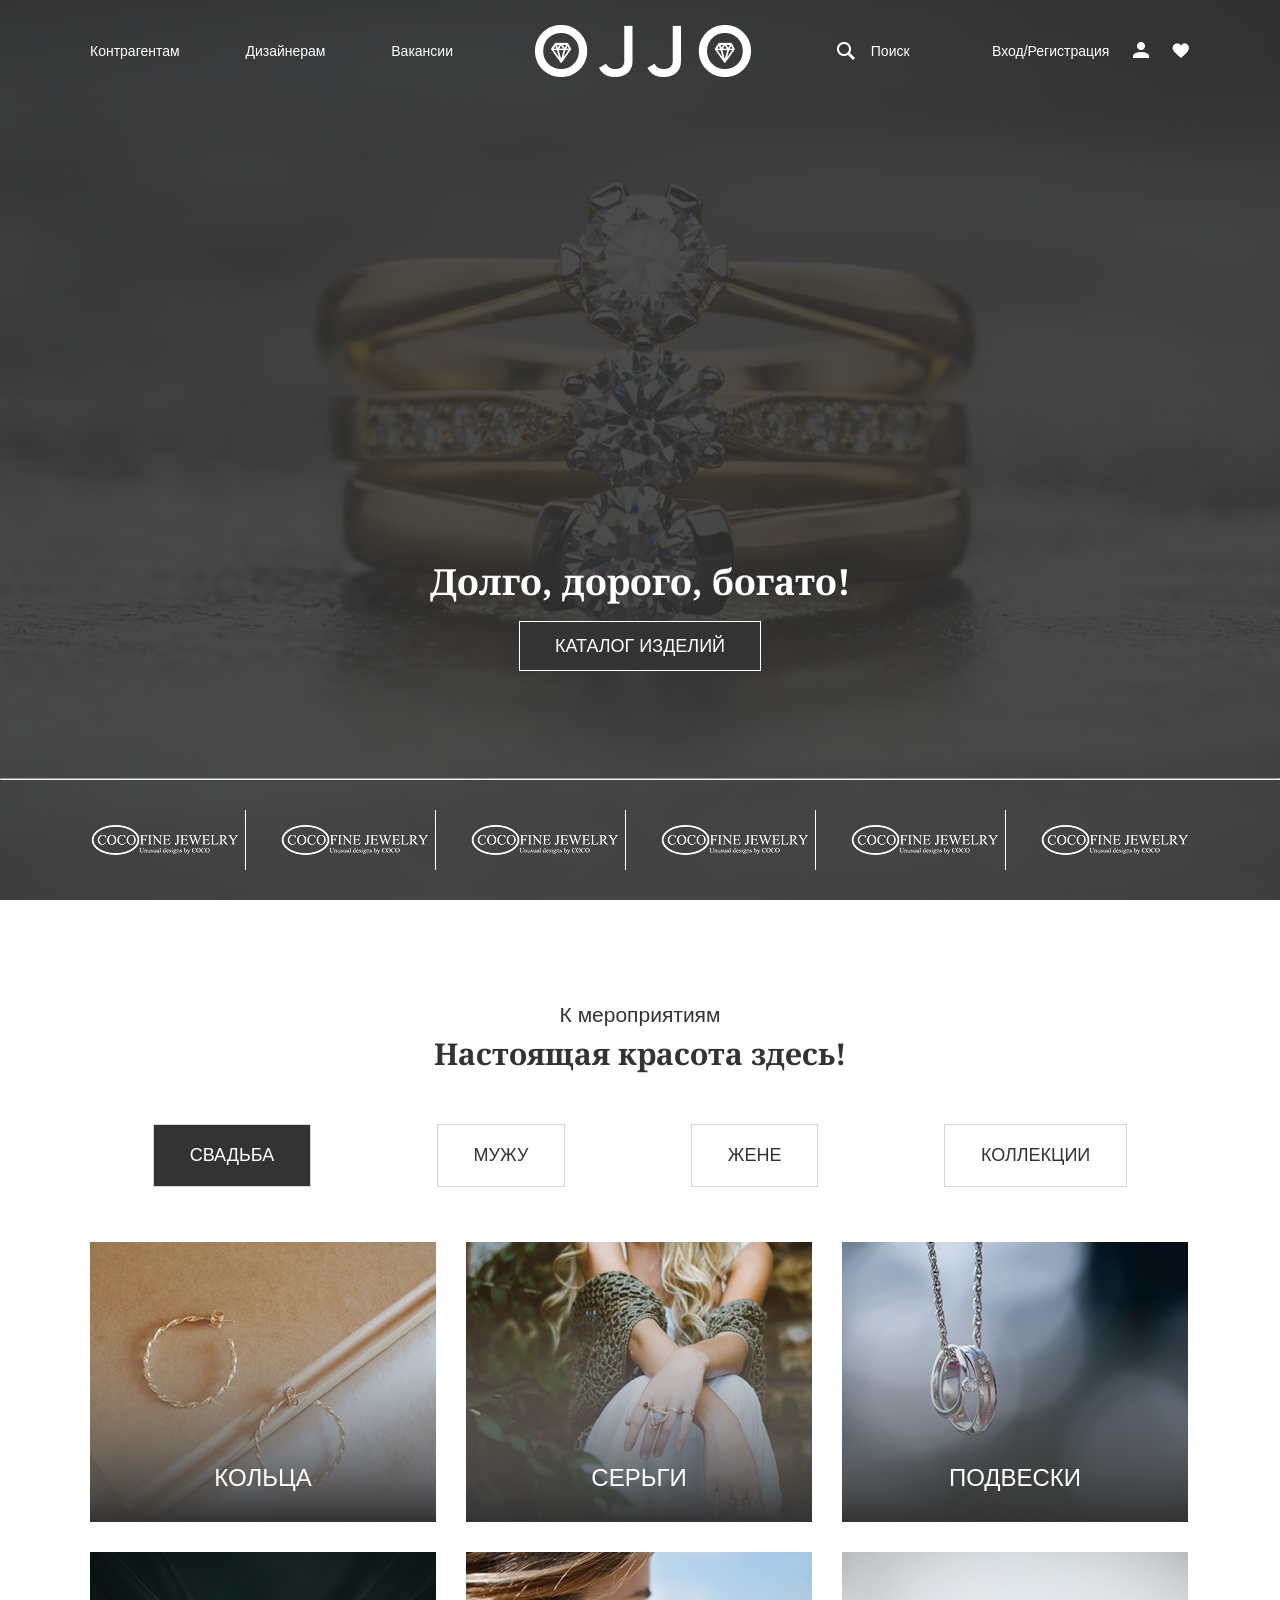
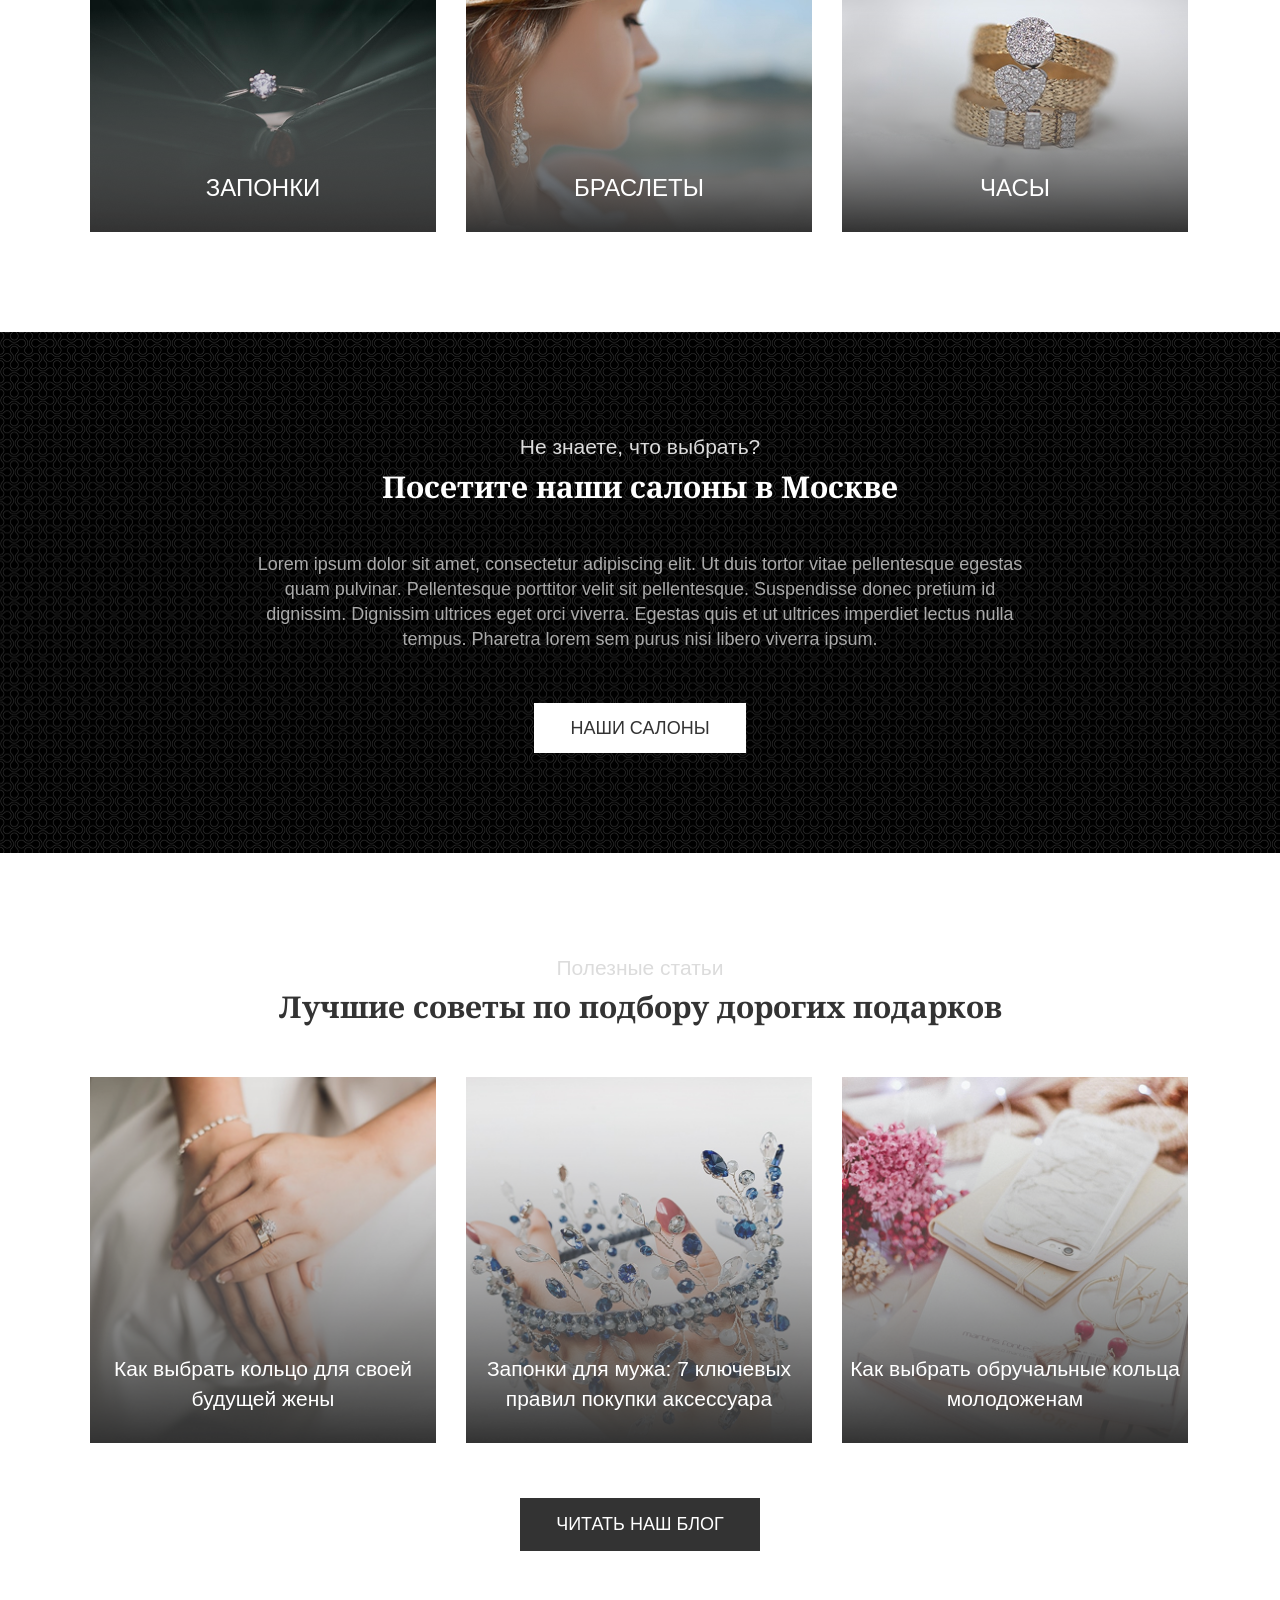
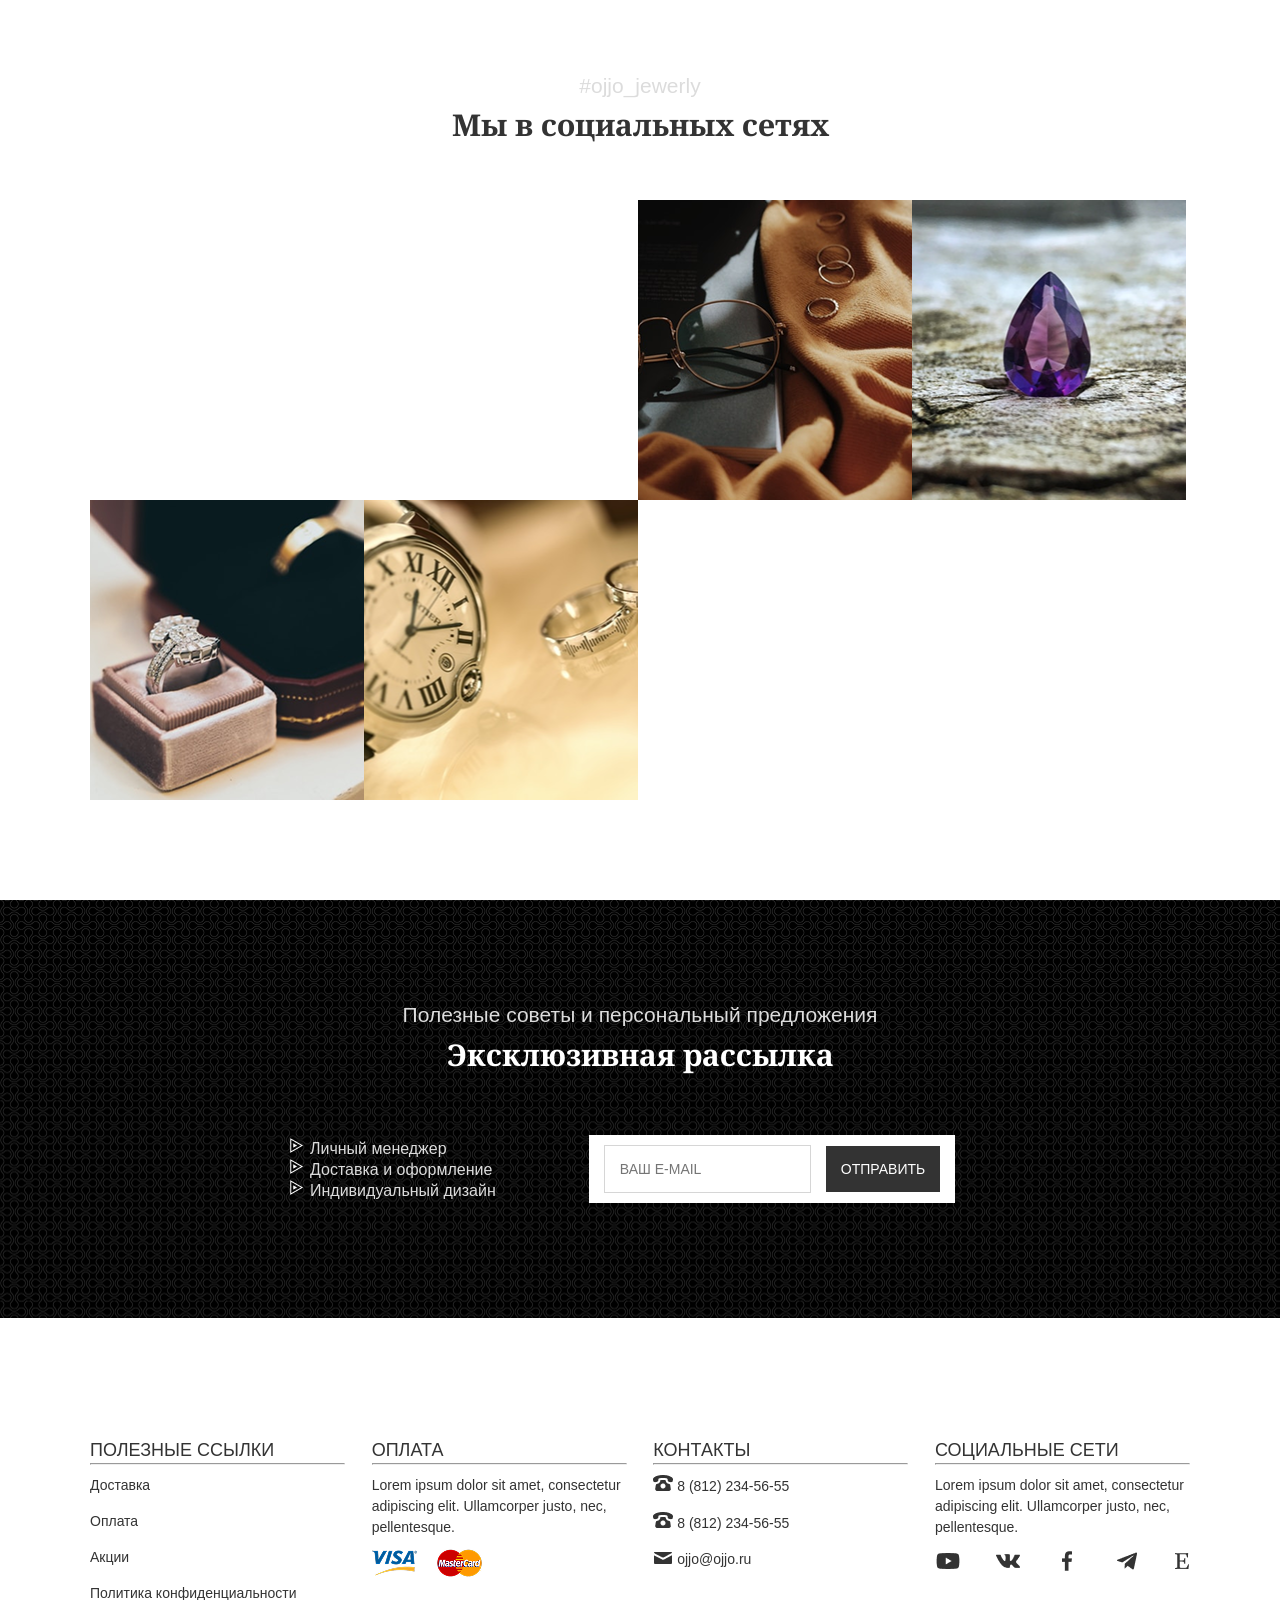
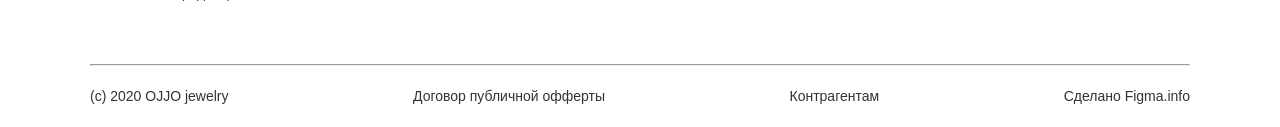
==== index.html @ 555ceb5a "Add files via upload" ====
<!DOCTYPE html>
<html lang="ru">
<head>
    <meta charset="UTF-8">
    <meta name="viewport" content="width=device-width, initial-scale=1.0">
    <link rel="stylesheet" href="style.css">

    <link rel="preconnect" href="https://fonts.googleapis.com">
    <link rel="preconnect" href="https://fonts.gstatic.com" crossorigin>
    <link href="https://fonts.googleapis.com/css2?family=Noto+Serif:ital,wght@0,100..900;1,100..900&display=swap" rel="stylesheet">

    <title>Ювелирный магазин</title>
</head>
<body>
    <header class="displFlex">
        <section class="header-top-cont displFlex container">
            <nav class="nav-cont displFlex">
                <a href="" class="header-link white">Контрагентам</a>
                <a href="" class="header-link white">Дизайнерам</a>
                <a href="" class="header-link white">Вакансии</a>
            </nav>
            <img src="image/logo.png" alt="Logo">
            <div class="search-cont displFlex white"><img src="image/gridicons_search.png" alt=""> Поиск</div>
            <div class="lk-cont displFlex white">
                <a href="" class="header-link white">Вход/Регистрация</a>
                <button><img src="image/mdi_account.png" alt=""></button>
                <button><img src="image/topcoat_like.png" alt=""></button>
            </div>
        </section>
        <section class="bottom-cont displFlex">
            <section class="header-bottom-cont displFlex container">
                <h1 class="notoSerif white">Долго, дорого, богато!</h1>
                <a href="" class="link-catalog white">каталог изделий </a>
            </section>
            
            <hr>
            <div class="all-logo-cont displFlex">
                <img src="image/Rectangle 2.png" alt="">
                <img src="image/Rectangle 2.png" alt="">
                <img src="image/Rectangle 2.png" alt="">
                <img src="image/Rectangle 2.png" alt="">
                <img src="image/Rectangle 2.png" alt="">
                <img src="image/Rectangle 2.png" alt="">
            </div>
        </section>
    </header>
    <main>
        <section class="catalog-cont container displFlex ">
            <div class="h-cont displFlex">
                <h2 class="black">К мероприятиям</h2>
                <h1 class="black  notoSerif">Настоящая красота здесь!</h1>
            </div>
            <div class="nav-catalog displFlex">
                <button id="btnsvadba" onclick="change(this)" class="link-plitka bg-black">Свадьба</button>
                <button id="btnmen" onclick="change(this)" class="link-plitka">МУЖУ</button>
                <button id="btnwumen" onclick="change(this)" class="link-plitka">жене</button>
                <button id="btncolection" onclick="change(this)" class="link-plitka">коллекции</button>
            </div>
            <div id="svadba" class="grid-cont-catalog">
                <a href="" class="cell white displFlex">Кольца</a>
                <a href="" class="cell white displFlex">серьги</a>
                <a href="" class="cell white displFlex">подвески</a>
                <a href="" class="cell white displFlex">запонки</a>
                <a href="" class="cell white displFlex">браслеты</a>
                <a href="" class="cell white displFlex">часы</a>
            </div>

            <div id="men" class="grid-cont-catalog noActive">
                <a href="" class="cell white displFlex">Кольца</a>
                <a href="" class="cell white displFlex">часы</a>
                <a href="" class="cell white displFlex">запонки</a>
                <a href="" class="cell white displFlex">цепочки</a>
                <a href="" class="cell white displFlex">браслеты</a>
                <a href="" class="cell white displFlex">кулоны</a>
            </div>

            <div id="wumen" class="grid-cont-catalog noActive">
                <a href="" class="cell white displFlex">Кольца</a>
                <a href="" class="cell white displFlex">серьги</a>
                <a href="" class="cell white displFlex">подвески</a>
                <a href="" class="cell white displFlex">запонки</a>
                <a href="" class="cell white displFlex">браслеты</a>
                <a href="" class="cell white displFlex">часы</a>
            </div>

            <div id="colection" class="grid-cont-catalog noActive">
                <a href="" class="cell white displFlex"></a>
                <a href="" class="cell white displFlex"></a>
                <a href="" class="cell white displFlex"></a>
                <a href="" class="cell white displFlex"></a>
                <a href="" class="cell white displFlex"></a>
                <a href="" class="cell white displFlex"></a>
            </div>
        </section>

        <script type="text/javascript">
            let btnSvadba = document.getElementById('btnsvadba');
            let btnMen = document.getElementById('btnmen');
            let btnWumen = document.getElementById('btnwumen');
            let btnColection = document.getElementById('btncolection');
            let arrayBtn = [btnSvadba, btnMen, btnWumen, btnColection];
            
            let svadba = document.getElementById('svadba');
            let men = document.getElementById('men');
            let wumen = document.getElementById('wumen');
            let colection = document.getElementById('colection');
            let arrayBox = [svadba, men, wumen, colection];

            console.log(arrayBox);

            function  change(elem){
                for (let elemBtn of arrayBtn){
                    elemBtn.classList.remove('bg-black');
                }

                for (let elemBox of arrayBox){
                    elemBox.classList.add('noActive');
                }

                if(elem.id=='btnsvadba'){
                    svadba.classList.remove('noActive');
                    elem.classList.add('bg-black');
                } else if(elem.id=='btnmen'){
                    men.classList.remove('noActive');
                    elem.classList.add('bg-black');
                }else if(elem.id=='btnwumen'){
                    wumen.classList.remove('noActive');
                    elem.classList.add('bg-black');
                } else{
                    colection.classList.remove('noActive');
                    elem.classList.add('bg-black');
                }
            }


        </script>

        <section class="salon-cont">
            <div class="salon-cont-content displFlex container">
                <div class="h-cont displFlex">
                    <h2 class="white-light">Не знаете, что выбрать?</h2>
                    <h1 class="white notoSerif">Посетите наши салоны в Москве</h1>
                </div>
                <p class="grey">Lorem ipsum dolor sit amet, consectetur adipiscing elit. Ut duis tortor vitae pellentesque egestas quam pulvinar. Pellentesque porttitor velit sit pellentesque. Suspendisse donec pretium id dignissim. Dignissim ultrices eget orci viverra. Egestas quis et ut ultrices imperdiet lectus nulla tempus. Pharetra lorem sem purus nisi libero viverra ipsum.</p>
                <a href="" class="link-salon black">наши салоны</a>
            </div>
        </section>
        <section class="catalog-cont displFlex">
            <div class="h-cont displFlex">
                <h2 class="white-light">Полезные статьи</h2>
                <h1 class="black notoSerif">Лучшие советы по подбору дорогих подарков</h1>
            </div>
            <div class="all-articles-cont container">
                <a href="" class="cell-article white displFlex">Как выбрать кольцо для своей будущей жены</a>
                <a href="" class="cell-article white displFlex">Запонки для мужа: 7 ключевых правил покупки аксессуара</a>
                <a href="" class="cell-article white displFlex">Как выбрать обручальные кольца молодоженам</a>                
            </div>
            <a href="" class="link-article displFlex white">читать наш блог</a>
        </section>
        <section class="photo-cont displFlex container mt ">
            <div class="h-cont displFlex ">
                <h2 class="white-light">#ojjo_jewerly</h2>
                <h1 class="black notoSerif">Мы в социальных сетях</h1>
            </div>
            <div class="photo-cont-content container">
                <div class="photo ">
                    <video src="image/video1.mp4" autoplay muted loop width="100%">
                        Ваш браузер не поддерживает видео
                    </video>
                </div>
                <div class="photo ">
                    <video src="image/video2.mp4" autoplay muted loop width="100%" >
                        Ваш браузер не поддерживает видео
                    </video>
                </div>
                <div class="photo"></div>
                <div class="photo"></div>
                <div class="photo"></div>
                <div class="photo"></div>
            </div>
        </section>

        <section class="salon-cont">
            <div class="salon-cont-content displFlex container">
                <div class="h-cont displFlex">
                    <h2 class="white-light">Полезные советы и персональный предложения</h2>
                    <h1 class="white notoSerif">Эксклюзивная рассылка</h1>
                </div>
                <div class="foms-cont displFlex">
                    <ul>
                        <li class="white-light">Личный менеджер</li>
                        <li class="white-light">Доставка и оформление</li>
                        <li class="white-light">Индивидуальный дизайн</li>
                    </ul>
                    <div class="form-block displFlex">
                        <form action="" method="post" class="displFlex">
                            <input type="text" class="input black" placeholder="Ваш e-mail">
                            <input type="submit" class="submit white" value="отправить">
                        </form>
                    </div>
                </div>
            </div>
        </section>
    </main>
    <footer class="mt">
        <section class="content-footer container displFlex">
            <div class="all-box-footer displFlex">
                <div class="box-footer displFlex">
                    <div>
                        <h3 class="h3-footer">Полезные ссылки</h3>
                        <hr class="hr-box">
                    </div>
                    <ul class="sp-footer displFlex"> 
                        <li><a href="" class="link-footer">Доставка</a></li>
                        <li><a href="" class="link-footer">Оплата</a></li>
                        <li><a href="" class="link-footer">Акции</a></li>
                        <li><a href="" class="link-footer">Политика конфиденциальности</a></li>
                    </ul>
                </div>

                <div class="box-footer displFlex">
                    <div>
                        <h3 class="h3-footer">оплата</h3>
                        <hr class="hr-box">
                    </div>
                    <p class="p-footer">Lorem ipsum dolor sit amet, consectetur adipiscing elit. Ullamcorper justo, nec, pellentesque.</p>
                    <div class="img-link displFlex">
                        <a href=""><img src="image/visa.png" alt=""></a>
                        <a href=""><img src="image/mastercard.png" alt=""></a>
                    </div>
                </div>

                <div class="box-footer displFlex">
                    <div>
                        <h3 class="h3-footer">контакты</h3>
                        <hr class="hr-box">
                    </div>
                    <ul class="sp-footer displFlex">
                        <li class="li-flex displFlex"><a href="" class="link-footer"><img src="image/entypo_old-phone.png" alt=""> 8 (812) 234-56-55</a></li>
                        <li class="li-flex displFlex"><a href="" class="link-footer"><img src="image/entypo_old-phone.png" alt=""> 8 (812) 234-56-55</a></li>
                        <li class="li-flex displFlex"><a href="" class="link-footer"><img src="image/entypo_mail.png" alt=""> ojjo@ojjo.ru</a></li>
                    </ul>
                </div>

                <div class="box-footer displFlex">
                    <div>
                        <h3 class="h3-footer">социальные сети</h3>
                        <hr class="hr-box">
                    </div>
                    <p class="p-footer">Lorem ipsum dolor sit amet, consectetur adipiscing elit. Ullamcorper justo, nec, pellentesque.</p>
                    <div class="icon-cont displFlex">
                        <a href=""><img src="image/carbon_logo-youtube.png" alt=""></a>
                        <a href=""><img src="image/entypo-social_vk.png" alt=""></a>
                        <a href=""><img src="image/bx_bxl-facebook.png" alt=""></a>
                        <a href=""><img src="image/bx_bxl-telegram.png" alt=""></a>
                        <a href=""><img src="image/simple-icons_etsy.png" alt=""></a>
                    </div>
                </div>
            </div>
            <hr class="hr-fb">
            <div class="bottom-cont-footer displFlex">
                <a href="" class="black">(c) 2020 OJJO jewelry</a>
                <a href="" class="black">Договор публичной офферты</a>
                <a href="" class="black">Контрагентам</a>
                <a href="" class="black">Сделано Figma.info</a>
            </div>
        </section>
    </footer>
    
</body>
</html>
---- style.css ----
*{
    margin: 0;
    padding: 0;
    box-sizing: border-box;
    font-family: Arial, Helvetica, sans-serif;
    color: rgba(51, 51, 51, 1);
}

/* шрифты */
.notoSerif{
  font-family: "Noto Serif", serif;
  font-optical-sizing: auto;
  font-weight: 700;
  font-style: normal;
  font-variation-settings:"wdth" 100;
}

/* цвета */
.white{
    color: rgba(255, 255, 255, 1);
}

.white-light{
    color: rgb(220, 220, 220);
}

.grey{
    color: rgb(170, 170, 170);
}

/* .black{
    color: rgba(51, 51, 51, 1);
} */
/* default */
.tt{border: 1px solid red;}

.displFlex{
    display: flex;
}

.container{
    margin: auto;
    max-width: 1100px;
    width: 100%;
}

.mt{
    margin-top: 120px;
}



/* header */
header{
    height: 100vh;
    background-image: url("image/bgc.png");
    flex-direction: column;
    justify-content: space-between;
    background-size: cover;
    background-position: center;
    background-repeat: no-repeat;
    background-attachment: scroll;
}

.header-top-cont{
    margin-top: 25px;
    justify-content: space-between;
    align-items: center;
}

.nav-cont{
    justify-content: space-between;
    width: 33%;
}

.header-link{
    text-decoration: none;
    font-size: 14px;
    line-height: 150%;
    transition: 0.2s;
}

.search-cont{
    justify-content: space-between;
    align-items: center;
    gap: 13px;
    font-size: 14px;
    transition: 0.2s;
}

.lk-cont{
    width: 18%;
    justify-content: space-between;
    align-items: center;
    font-size: 14px;
    transition: 0.2s;
}

.lk-cont button{
    border: none;
    background: none;
    transition: 0.2s;
}

.header-link:hover, .search-cont:hover, .lk-cont p:hover, .lk-cont button:hover{
    color: rgb(197, 197, 197);
}

.bottom-cont{
    height: 50%;
    flex-direction: column;
    justify-content: space-between;
}

.header-bottom-cont{
    gap: 15px;
    flex-direction: column;
    justify-content: space-around;
    align-items: center;
}

.header-bottom-cont h1{
    font-size: 36px;
    text-align: center;
}

.link-catalog, .link-salon{
    font-size: 18px;
    text-decoration: none;
    text-transform: uppercase;
    line-height: 100%;
    letter-spacing: 10%;
    text-align: center;
    font-weight: 500;
    padding: 15px 35px;
    border: 1px solid rgba(255, 255, 255, 1);
    background-color: rgba(51, 51, 51, 1);
    transition: 0.2s;
}

.link-catalog:hover{
    background-color: rgba(51, 51, 51, 0);
}

.all-logo-cont{
    margin: 30px auto;
    max-width: 1110px;
    width: 100%;
    justify-content: space-between;
}

.all-logo-cont img{
    border-right: 1px solid rgba(255, 255, 255, 1);
}

.all-logo-cont img:last-child{
    border-right: none;
}

/* main */
.catalog-cont{
    margin-top: 100px;
    text-align: center;
    width: 100%;
    height: auto;
    gap: 55px;
    flex-direction: column;
    justify-content: space-around;
}

.h-cont{
    text-align: center;
    width: 100%;
    flex-direction: column;
    justify-content: center;
    gap: 10px;
}

.h-cont h2{
    font-size: 21px;
    line-height: 140%;
    letter-spacing: 0%;
    font-weight: 100;

}

.h-cont h1{
    font-size: 30px;
    line-height: 100%;
    letter-spacing: 0%;
}

.nav-catalog{
    justify-content: space-around;

}

.link-plitka{
   padding: 20px 36px;
   font-size: 18px;
   font-weight: 500;
   letter-spacing: 10%;
   text-transform: uppercase;
   border: 1.5px solid rgba(214, 214, 214, 1); 
   background: none;
}

.bg-black{
    color: rgba(255, 255, 255, 1);
    background-color: rgba(51, 51, 51, 1);
}

.link-plitka:hover{
    cursor: pointer;
}

.grid-cont-catalog {
    display: grid;
    grid-template-columns: repeat(3, 346px);
    grid-template-rows: repeat(2, 280px);
    gap: 30px;
}

.cell {
    flex-direction: column-reverse;
    align-items: center;
    padding: 30px 0;
    font-size: 24px;
    font-weight: 500;
    letter-spacing: 10%;
    text-transform: uppercase;
    text-decoration: none;
    color: white;
    background-size: cover;
    background-position: center;
    background-repeat: no-repeat;
    transition: transform 0.3s ease, opacity 0.3s ease;
}

.cell:hover {
    transform: scale(1.02);
    opacity: 0.9;
}

#svadba .cell:nth-child(1) { background-image: url('image/catalog-wumen/colca.png'); }
#svadba .cell:nth-child(2) { background-image: url('image/catalog-wumen/sergi.png'); }
#svadba .cell:nth-child(3) { background-image: url('image/catalog-wumen/podveski.png'); }
#svadba .cell:nth-child(4) { background-image: url('image/catalog-wumen/zaponki.png'); }
#svadba .cell:nth-child(5) { background-image: url('image/catalog-wumen/braslet.png'); }
#svadba .cell:nth-child(6) { background-image: url('image/catalog-wumen/watch.png'); }

#men .cell:nth-child(1) { background-image: url('image/catalog-all/colmca-man.png'); }
#men .cell:nth-child(2) { background-image: url('image/catalog-all/man-watch.png'); }
#men .cell:nth-child(3) { background-image: url('image/catalog-wumen/zaponki.png'); }
#men .cell:nth-child(4) { background-image: url('image/catalog-wumen/podveski.png'); }
#men .cell:nth-child(5) { background-image: url('image/catalog-wumen/braslet.png'); }
#men .cell:nth-child(6) { background-image: url('image/catalog-wumen/watch.png'); }

#wumen .cell:nth-child(1) { background-image: url('image/catalog-wumen/colca.png'); }
#wumen .cell:nth-child(2) { background-image: url('image/catalog-wumen/sergi.png'); }
#wumen .cell:nth-child(3) { background-image: url('image/catalog-wumen/podveski.png'); }
#wumen .cell:nth-child(4) { background-image: url('image/catalog-wumen/zaponki.png'); }
#wumen .cell:nth-child(5) { background-image: url('image/catalog-wumen/braslet.png'); }
#wumen .cell:nth-child(6) { background-image: url('image/catalog-wumen/watch.png'); }

#colection .cell:nth-child(1) { background-image: url('image/catalog-all/aloha.png'); }
#colection .cell:nth-child(2) { background-image: url('image/catalog-all/avgust.png'); }
#colection .cell:nth-child(3) { background-image: url('image/catalog-all/epa.png'); }
#colection .cell:nth-child(4) { background-image: url('image/catalog-all/epic.png'); }
#colection .cell:nth-child(5) { background-image: url('image/catalog-all/miuz.png'); }
#colection .cell:nth-child(6) { background-image: url('image/catalog-all/sokolov.png'); }

.salon-cont{
    margin-top: 100px;
    max-height: 540px;
    height: 100%;
    background-image: url('image/bg2.png');
}

.salon-cont-content{
    padding: 100px 0;
    flex-direction: column;
    justify-content: space-between;
    align-items: center;
    gap: 50px;
}

.salon-cont p{
    font-size: 18px;
    width: 70%;
    text-align: center;
    letter-spacing: 0%;
    line-height: 140%;
}

.link-salon{
    background-color: rgba(255, 255, 255, 1);
    transition: 0.2s;
}

.link-salon:hover{
    color: rgba(255, 255, 255, 1);
    background-color: rgba(51, 51, 51, 1);
}

.article-content{
    flex-direction: column;
}

.all-articles-cont{
    display: grid;
    grid-template-columns: repeat(3, 346px);
    grid-template-rows: repeat(1, 366px);
    gap: 30px;
    height: auto;
}

.cell-article{
    flex-direction: column-reverse;
    align-items: center;
    padding: 30px 0;
    font-size: 21px;
    font-weight: 400;
    line-height: 140%;
    text-decoration: none;           
    background-size: cover;
    background-position: center;
    background-repeat: no-repeat;
    transition: transform 0.3s ease, opacity 0.3s ease;
}

.cell-article:hover {
    transform: scale(1.02);
    opacity: 0.9;
}

.cell-article:nth-child(1){
    background-image: url('image/articles1.png');
}
.cell-article:nth-child(2){
    background-image: url('image/articles2.png');
}
.cell-article:nth-child(3){
    background-image: url('image/articles3.png');
}

.link-article{
    align-self: center;
    width: auto;
    justify-content: center;
    align-items: center;
    padding: 15px 35px;
    font-size: 18px;
    font-weight: 500;
    letter-spacing: 10%;
    text-transform: uppercase;
    text-decoration: none;
    border: 1px solid rgba(51, 51, 51, 1);
    background-color: rgba(51, 51, 51, 1);
    transition: all 0.2s;
}

.link-article:hover{
    color: rgba(51, 51, 51, 1);
    background-color: rgba(214, 214, 214, 1);
}

/* photo */
.photo {
    background-size: cover;
    background-position: center;
    background-repeat: no-repeat;
    width: 100%;
    height: 100%;
}

.photo video {
    object-fit: cover;
}

.photo-cont{
    flex-direction: column;
    justify-content: space-between;
}

.photo-cont-content {
    margin-top: 60px;
    display: grid;
    grid-template-columns: repeat(4, 274px);
    grid-template-rows: repeat(2, 300px);
    grid-column-gap: 0px;
    grid-row-gap: 0px;
    overflow: hidden;
}

.photo:nth-child(1) { 
    grid-area: 1 / 1 / 2 / 3; 

}

.photo:nth-child(2) { 
    grid-area: 2 / 3 / 3 / 5; 

}

.photo:nth-child(3) { 
    grid-area: 1 / 4 / 2 / 5; 
    background-image: url('image/gallery__image\ \(1\).png');
}

.photo:nth-child(4) { 
    grid-area: 1 / 3 / 2 / 4; 
    background-image: url('image/gallery__image.png');

}

.photo:nth-child(5) { 
    grid-area: 2 / 2 / 3 / 3; 
    background-image: url('image/gallery__image\ \(3\).png');
}

.photo:nth-child(6) { 
    grid-area: 2 / 1 / 3 / 2; 
    background-image: url('image/gallery__image\ \(2\).png');
}

/* forma */
.foms-cont{
    flex-wrap: wrap;
    width: 60%;
    justify-content: space-between;
    align-items: center;
}

.foms-cont ul{
    margin: 0;
    padding: 0;
    list-style-image: url('image/subscribe__icon.png');

}

.form-block{
    width: 60%;
}

.foms-cont form{
    margin: 15px;
    padding: 10px;
    gap: 15px;
    justify-content: center;
    width: 100%;
    align-items: center;
    background-color: rgba(255, 255, 255, 1);
}

.input{
    border: 1px solid rgba(214, 214, 214, 1);
    padding: 15px;
    font-size: 14px;
    font-weight: 500;
    letter-spacing: 10%;
    text-transform: uppercase;

}

.submit{
    background-color: rgba(51, 51, 51, 1);
    border: none;
    padding: 15px;
    font-size: 14px;
    font-weight: 500;
    letter-spacing: 10%;
    text-transform: uppercase;
    cursor: pointer;
    transition: 0.2s;
}

.submit:active{
    background-color: rgb(101, 101, 101);
}

/* footer */
.content-footer{
    flex-direction: column;
    justify-content: space-between;
}

.all-box-footer{
    justify-content: space-between;
}

.box-footer{
    flex-direction: column;
    gap: 10px;
    width: 255px;
}

/* box */
.h3-footer{
    font-weight: 500;
    font-size: 18px;
    line-height: 140%;
    letter-spacing: 10%;
    text-transform: uppercase;

}

.sp-footer {
    flex-direction: column;
    gap: 15px;
    list-style: none; 
    padding: 0;       
    margin: 0;         
}

.sp-footer li {
    list-style: none;  
}

.li-flex{
    align-items: center;
    gap: 10px;

}

.link-footer {
    font-size: 14px;
    line-height: 150%;
    text-decoration: none;
    color: inherit;
    transition: 0.2s;
}

.link-footer:hover {
    color: rgb(197, 197, 197);
}

.p-footer{
    font-size: 14px;
    line-height: 150%;
}

.img-link{
    gap: 20px;
}

.icon-cont{
    justify-content: space-between;
    align-items: center;
}

.bottom-cont-footer{
    justify-content: space-between;
    padding: 20px 0;
}

.hr-fb{
    background: rgba(51, 51, 51, 1);
    margin-top: 60px;
}

.bottom-cont-footer a{
    text-decoration: none;
    font-size: 14px;
    line-height: 150%;
    letter-spacing: 0%;
}

/* js style */
.noActive{
    display: none;
}


/* аадаптивность */

/* Планшеты и маленькие ноутбуки (до 1200px) */
@media screen and (max-width: 1200px) {
    .container {
        max-width: 960px;
        padding: 0 15px;
    }

    .all-logo-cont {
        max-width: 960px;
        flex-wrap: wrap;
        justify-content: center;
        gap: 20px;
    }

    .all-logo-cont img {
        border-right: none;
        border-bottom: 1px solid rgba(255, 255, 255, 1);
        padding-bottom: 10px;
    }

    .grid-cont-catalog {
        grid-template-columns: repeat(2, 1fr);
        gap: 20px;
        padding: 0 15px;
    }

    .all-articles-cont {
        grid-template-columns: repeat(2, 1fr);
        gap: 20px;
        padding: 0 15px;
    }

    .photo-cont-content {
        grid-template-columns: repeat(2, 1fr);
        grid-template-rows: auto;
        gap: 15px;
        padding: 0 15px;
    }

    .photo:nth-child(1),
    .photo:nth-child(2),
    .photo:nth-child(3),
    .photo:nth-child(4),
    .photo:nth-child(5),
    .photo:nth-child(6) {
        grid-area: auto;
        height: 250px;
    }

    .all-box-footer {
        flex-wrap: wrap;
        justify-content: center;
        gap: 40px;
        padding: 0 15px;
    }

    .box-footer {
        width: calc(50% - 40px);
        min-width: 250px;
    }

    .foms-cont {
        width: 80%;
        flex-direction: column;
        gap: 30px;
    }

    .form-block {
        width: 100%;
    }

    .salon-cont p {
        width: 90%;
    }
}

/* Планшеты (768px - 992px) */
@media screen and (max-width: 992px) {
    header {
        background-position: center;
        background-size: cover;
    }

    .header-top-cont {
        flex-wrap: wrap;
        justify-content: center;
        gap: 20px;
        padding: 0 15px;
    }

    .nav-cont {
        width: 100%;
        justify-content: center;
        gap: 30px;
        order: 1;
    }

    .search-cont {
        order: 2;
    }

    .lk-cont {
        width: auto;
        gap: 20px;
        order: 3;
    }

    .header-bottom-cont h1 {
        font-size: 28px;
    }

    .header-bottom-cont{
        justify-content: center;
    }

    .link-catalog {
        font-size: 16px;
        padding: 12px 25px;
    }

    .nav-catalog {
        flex-wrap: wrap;
        gap: 15px;
        justify-content: center;
        padding: 0 15px;
    }

    .link-plitka {
        padding: 12px 25px;
        font-size: 14px;
    }

    .grid-cont-catalog {
        grid-template-columns: repeat(2, 1fr);
    }

    .cell {
        font-size: 18px;
        padding: 20px 0;
        min-height: 220px;
    }

    .all-articles-cont {
        grid-template-columns: repeat(2, 1fr);
    }

    .cell-article {
        font-size: 18px;
        min-height: 300px;
    }

    .h-cont h1 {
        font-size: 24px;
        padding: 0 15px;
    }

    .h-cont h2 {
        font-size: 18px;
    }

    .salon-cont-content {
        padding: 60px 15px;
    }

    .salon-cont p {
        font-size: 16px;
        width: 100%;
    }

    .foms-cont ul {
        text-align: center;
    }

    .bottom-cont-footer {
        flex-wrap: wrap;
        justify-content: center;
        gap: 15px;
        padding: 20px 15px;
    }
}

/* Мобильные устройства (576px - 767px) */
@media screen and (max-width: 767px) {
    .mt {
        margin-top: 60px;
    }

    header {
        height: auto;
        min-height: 100vh;
        background-attachment: scroll;
    }

    .header-top-cont {
        margin-top: 15px;
    }

    .header-bottom-cont{
        justify-content: center;
    }

    .nav-cont {
        gap: 20px;
        flex-wrap: wrap;
    }

    .header-link {
        font-size: 12px;
    }

    .search-cont {
        font-size: 12px;
        gap: 8px;
    }

    .lk-cont {
        gap: 15px;
    }

    .lk-cont a {
        font-size: 12px;
    }

    .lk-cont button img {
        width: 20px;
        height: 20px;
    }

    .header-bottom-cont h1 {
        font-size: 22px;
    }

    .link-catalog {
        font-size: 14px;
        padding: 10px 20px;
    }

    .all-logo-cont {
        gap: 15px;
    }

    .all-logo-cont img {
        width: 40px;
        height: auto;
    }

    .grid-cont-catalog {
        grid-template-columns: 1fr;
        gap: 15px;
    }

    .cell {
        min-height: 200px;
        font-size: 16px;
    }

    .all-articles-cont {
        grid-template-columns: 1fr;
        gap: 15px;
    }

    .cell-article {
        min-height: 250px;
        font-size: 16px;
    }

    .link-article {
        font-size: 14px;
        padding: 12px 25px;
    }

    .photo-cont-content {
        grid-template-columns: 1fr;
        gap: 15px;
    }

    .photo {
        height: 250px !important;
        background-size: cover;
        background-position: center;
        background-repeat: no-repeat;
    }
    
    .photo video {
        width: 100%;
        height: 100%;
        object-fit: cover;
    }

    .foms-cont {
        width: 100%;
    }

    .form-block form {
        flex-direction: column;
        gap: 10px;
    }

    .input, .submit {
        width: 100%;
        padding: 12px;
    }

    .salon-cont-content {
        gap: 30px;
    }

    .salon-cont p {
        font-size: 14px;
    }

    .link-salon {
        font-size: 14px;
        padding: 12px 25px;
    }

    .box-footer {
        width: 100%;
        text-align: center;
    }

    .sp-footer {
        align-items: center;
    }

    .li-flex {
        justify-content: center;
    }

    .img-link {
        justify-content: center;
    }

    .icon-cont {
        justify-content: center;
        gap: 20px;
    }

    .bottom-cont-footer a {
        font-size: 12px;
    }

    .hr-fb {
        margin-top: 40px;
    }
}

/* Очень маленькие мобильные устройства (до 480px) */
@media screen and (max-width: 480px) {
    .header-bottom-cont h1 {
        font-size: 18px;
    }

    .header-bottom-cont{
        justify-content: center;
    }

    .link-catalog {
        font-size: 12px;
        padding: 8px 16px;
    }

    .nav-catalog {
        gap: 10px;
    }

    .link-plitka {
        padding: 8px 16px;
        font-size: 12px;
    }

    .h-cont h1 {
        font-size: 20px;
    }

    .h-cont h2 {
        font-size: 16px;
    }

    .cell {
        min-height: 180px;
        font-size: 14px;
    }

    .cell-article {
        min-height: 220px;
        font-size: 14px;
    }

    .salon-cont p {
        font-size: 12px;
    }

    .link-salon {
        font-size: 12px;
        padding: 10px 20px;
    }

    .foms-cont ul li {
        font-size: 14px;
    }

    .input, .submit {
        font-size: 12px;
    }

    .h3-footer {
        font-size: 16px;
    }

    .p-footer, .link-footer {
        font-size: 12px;
    }

    .bottom-cont-footer a {
        font-size: 10px;
    }
}
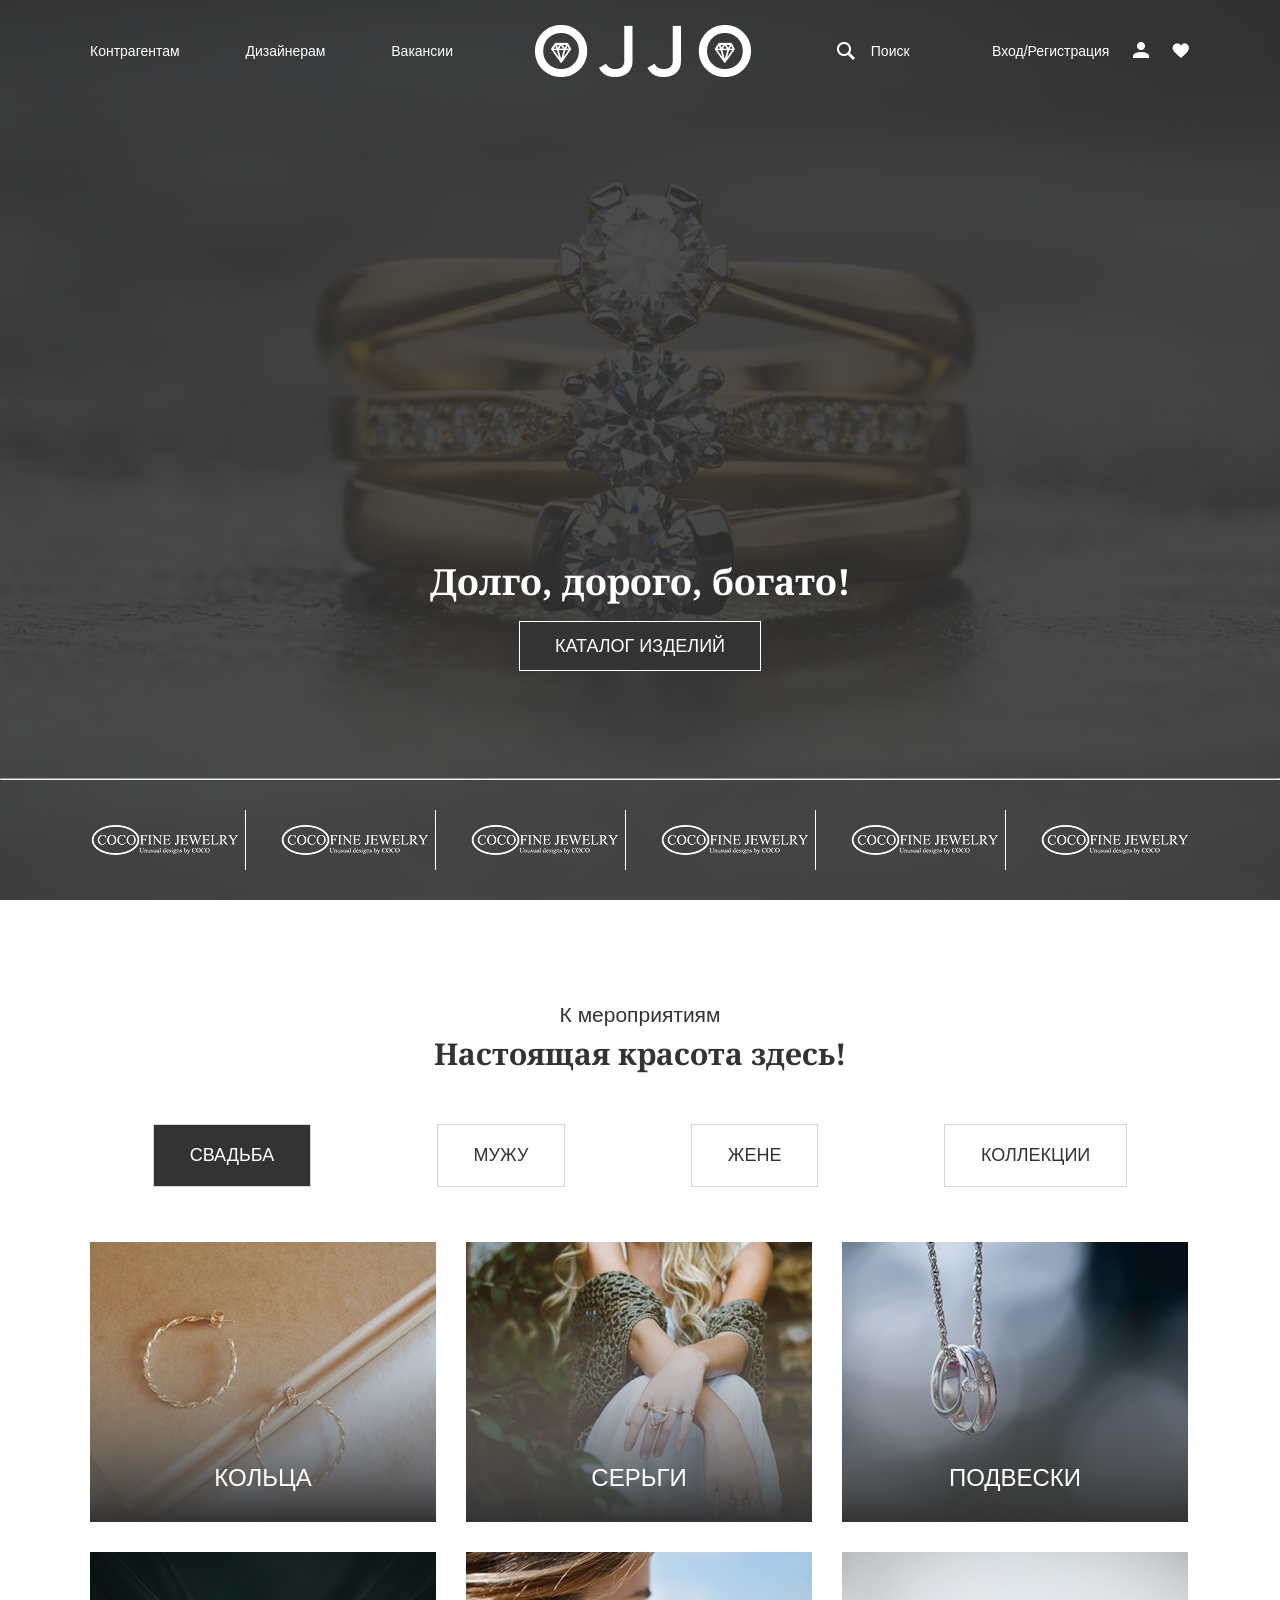
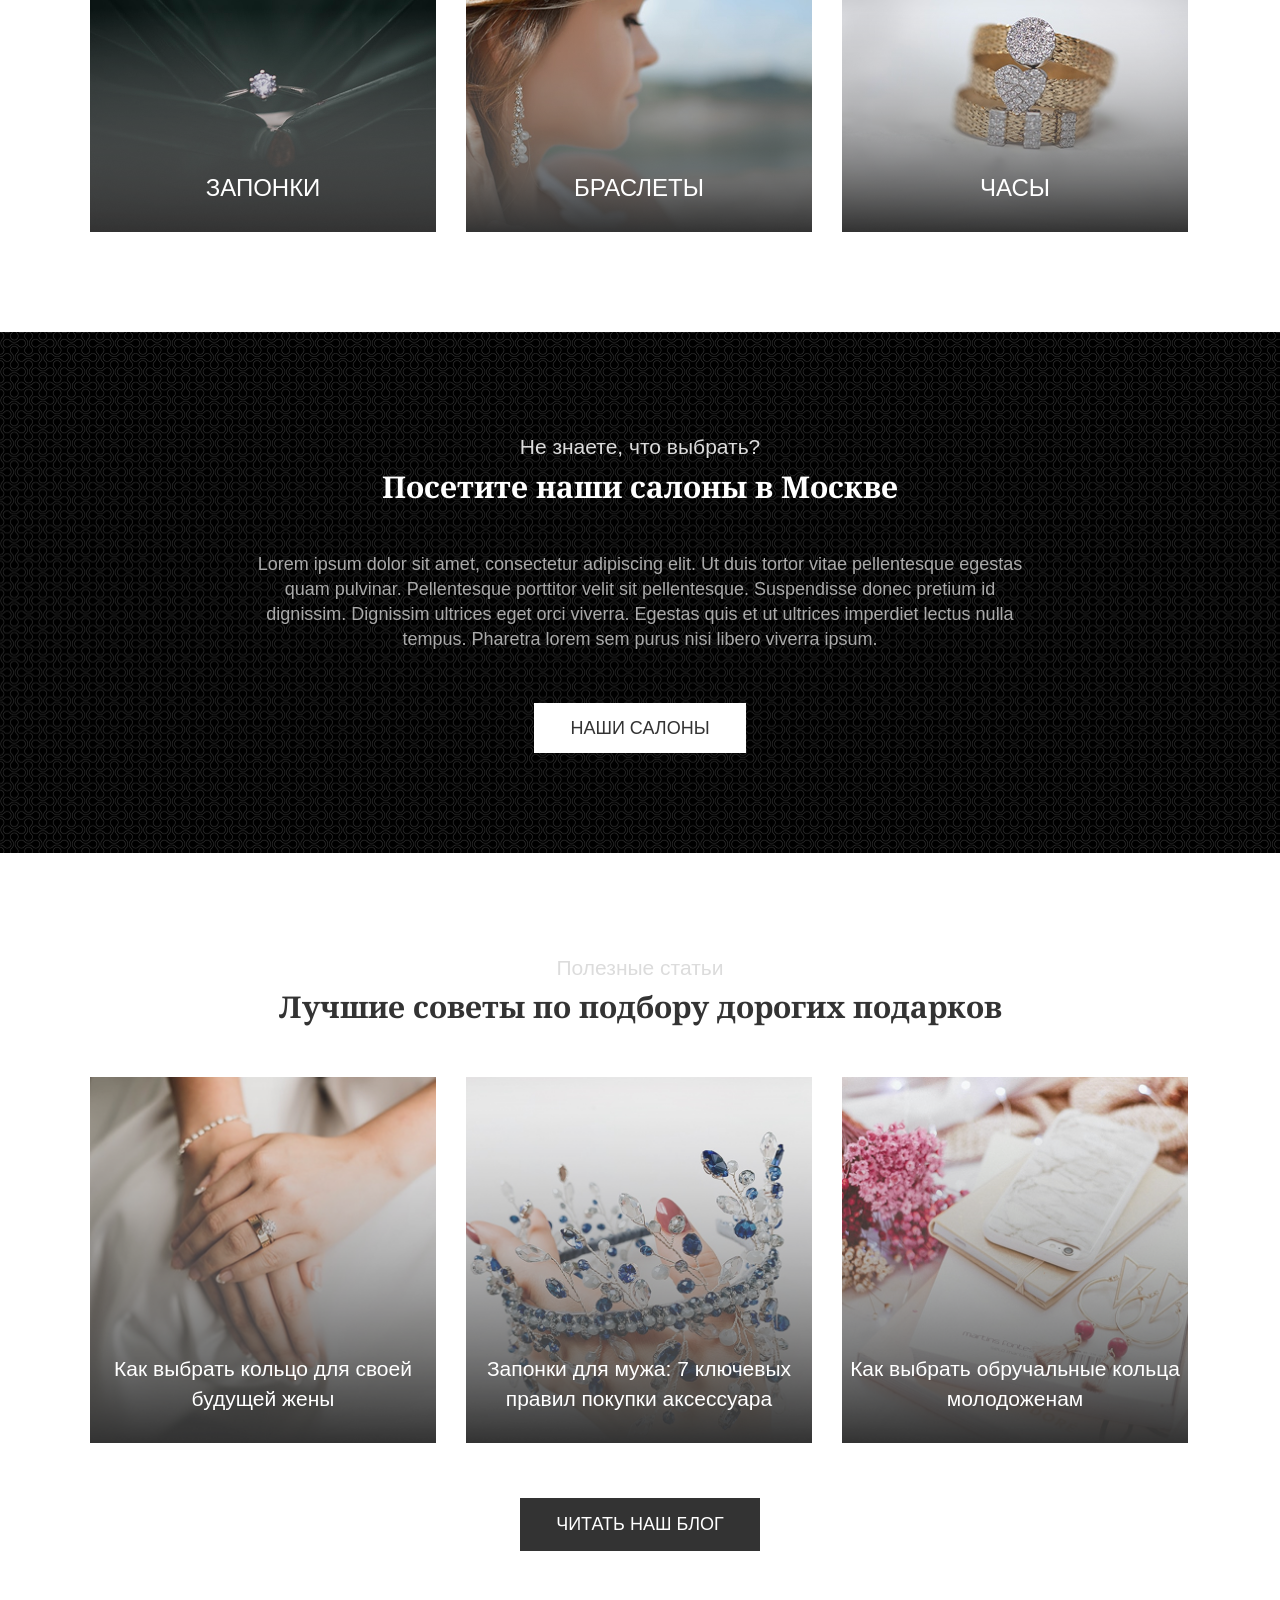
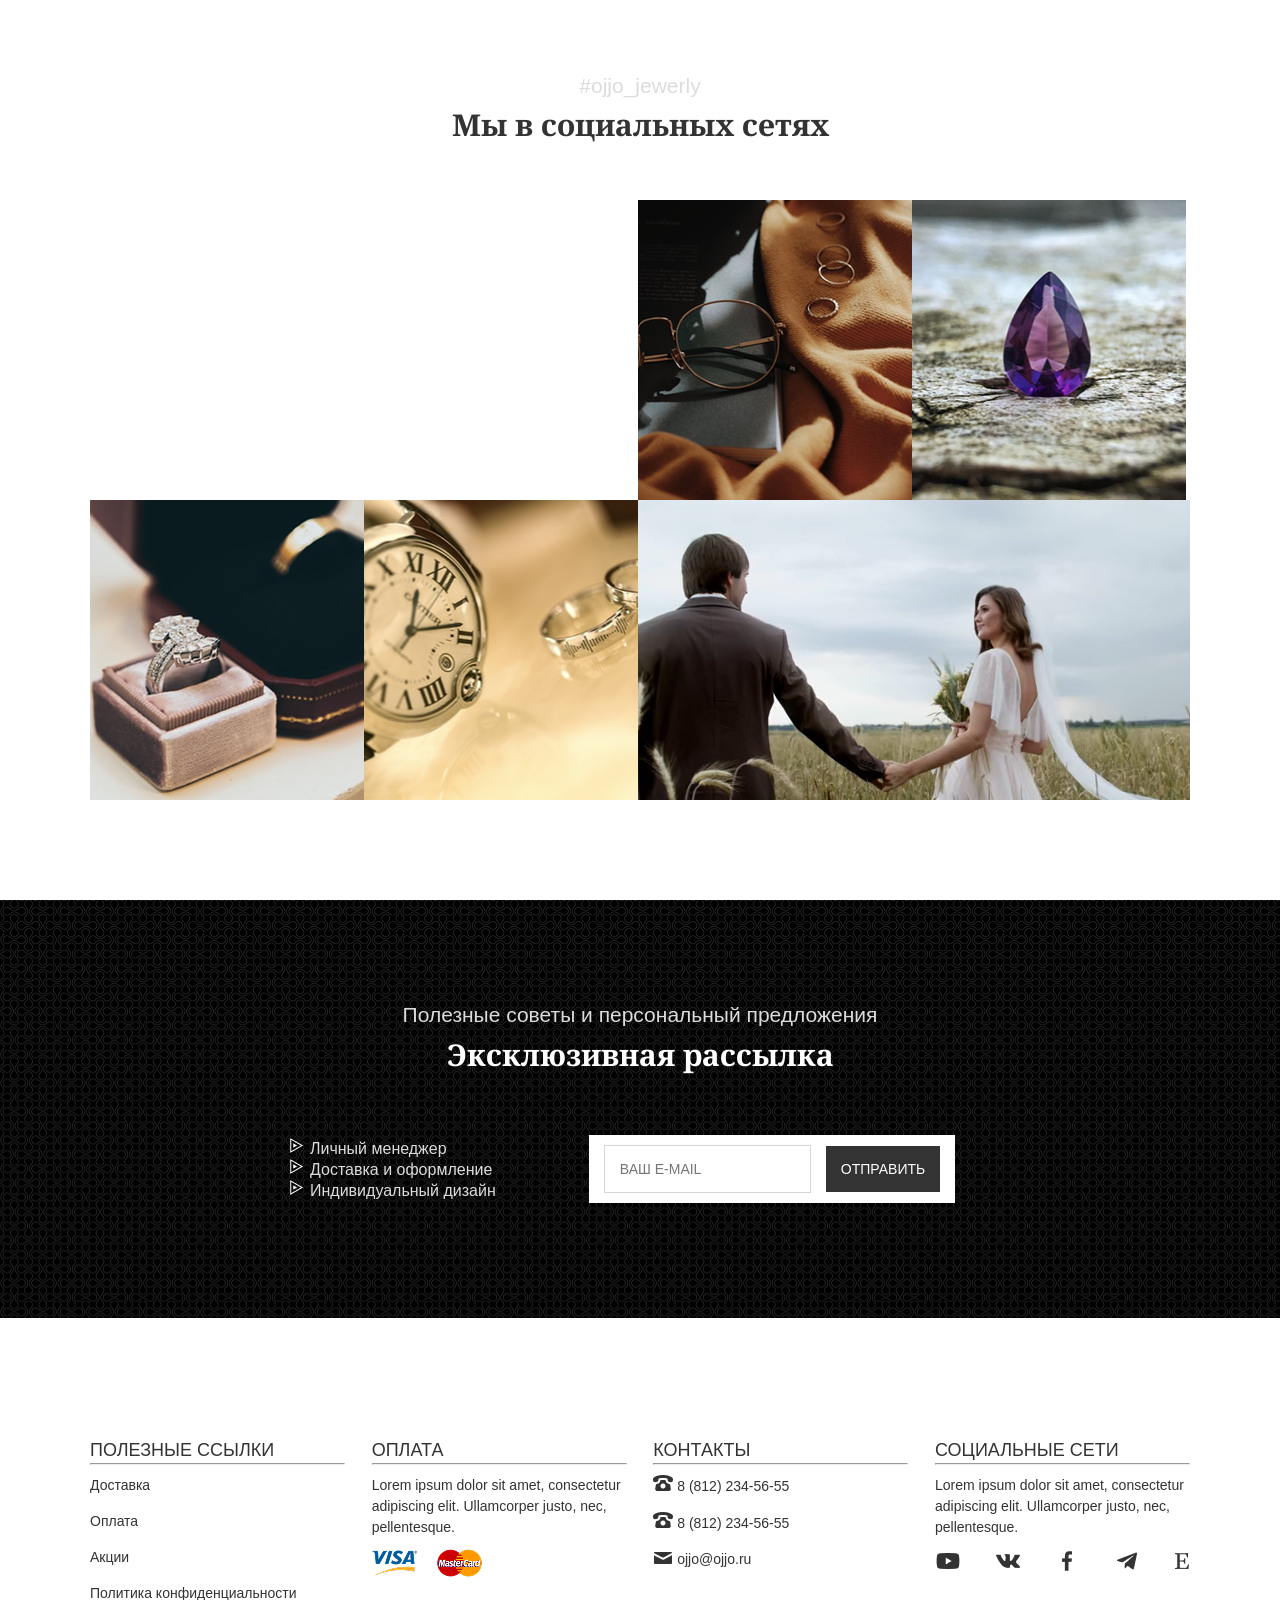
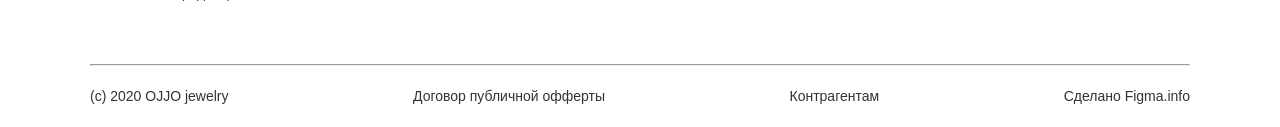
==== commit 69c36983: "Update index.html" ====
--- a/index.html
+++ b/index.html
@@ -169,7 +169,15 @@
                     </video>
                 </div>
                 <div class="photo ">
-                    <video src="image/video2.mp4" autoplay muted loop width="100%" >
+                    <video
+                      autoplay
+                      muted
+                      loop
+                      playsinline
+                      preload="metadata"
+                    >
+                      <source src="video2.webm" type="video/webm">
+                      <source src="image/video2.mp4" type="video/mp4">
                         Ваш браузер не поддерживает видео
                     </video>
                 </div>
@@ -268,4 +276,4 @@
     </footer>
     
 </body>
-</html>+</html>
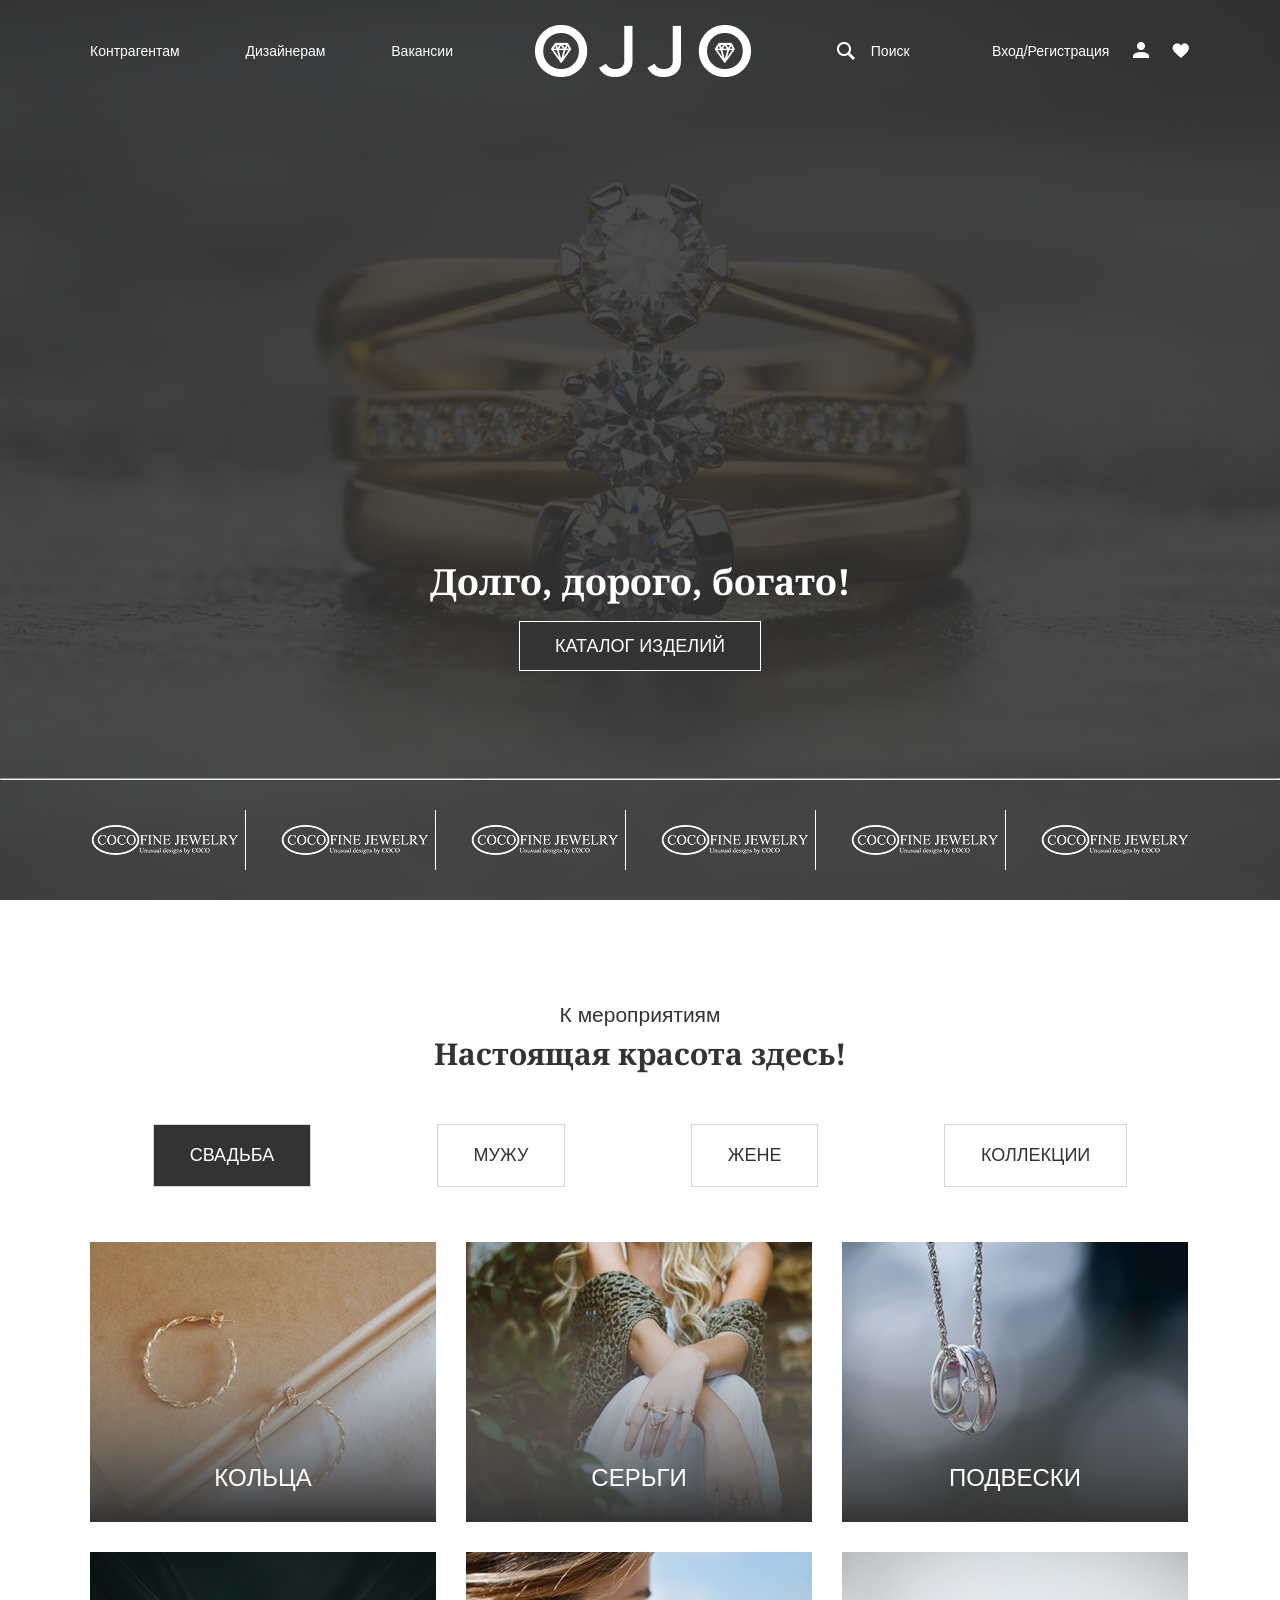
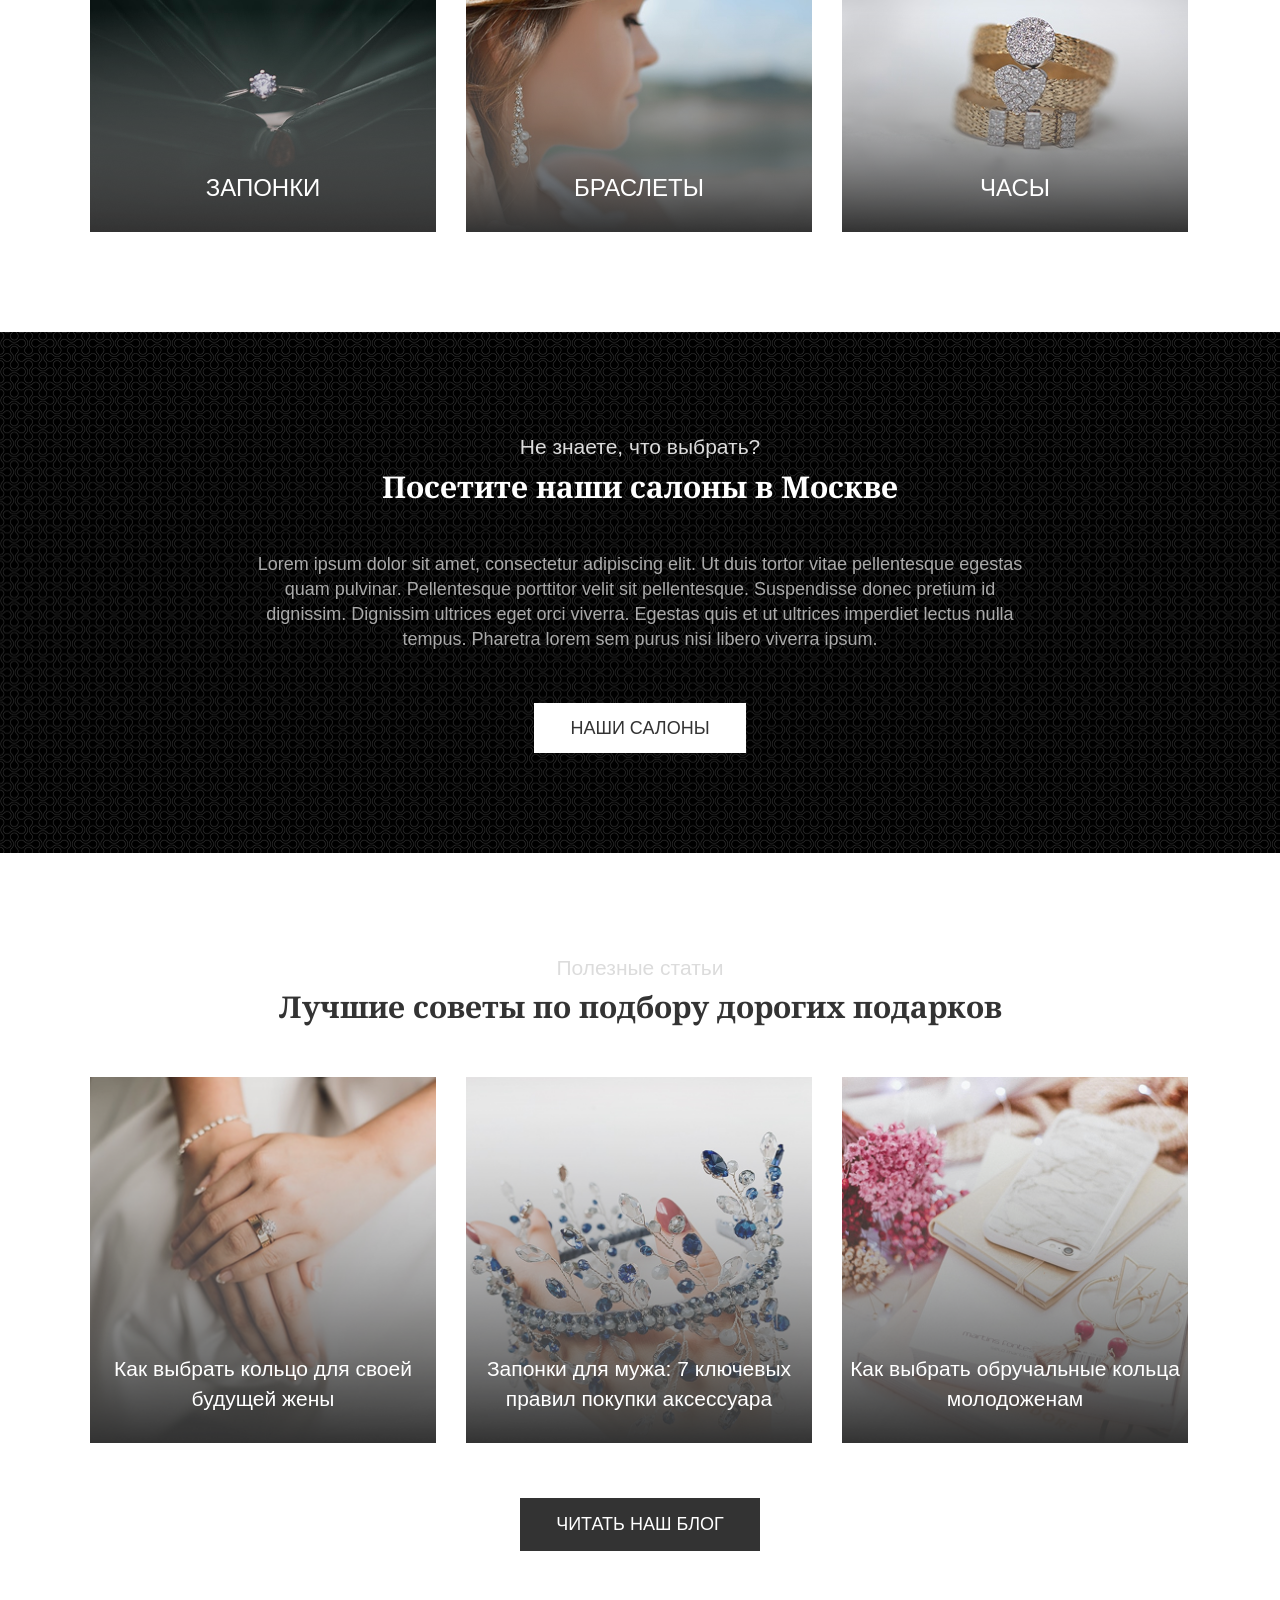
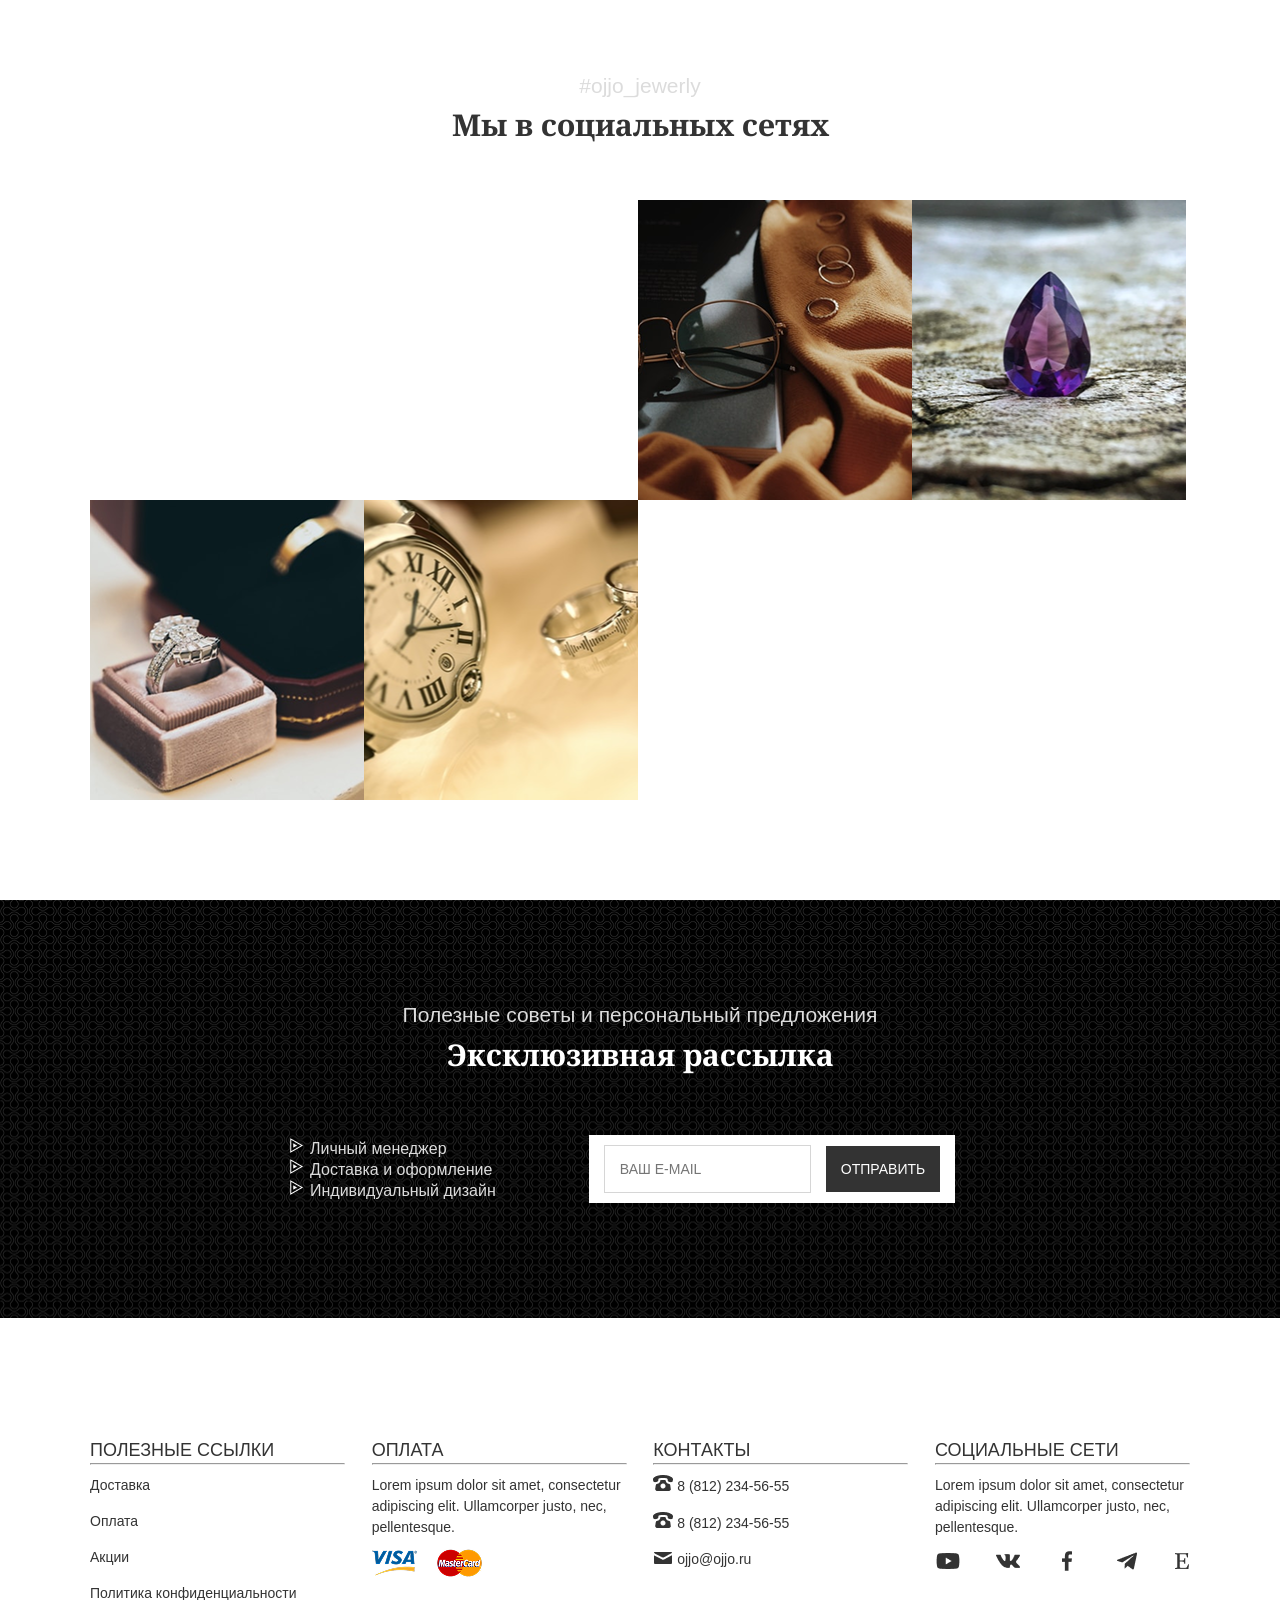
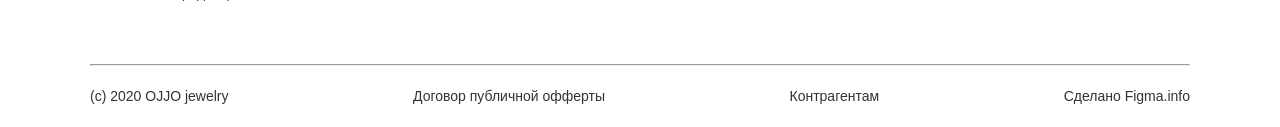
==== commit 45d650b0: "Update index.html" ====
--- a/index.html
+++ b/index.html
@@ -176,7 +176,6 @@
                       playsinline
                       preload="metadata"
                     >
-                      <source src="video2.webm" type="video/webm">
                       <source src="image/video2.mp4" type="video/mp4">
                         Ваш браузер не поддерживает видео
                     </video>
